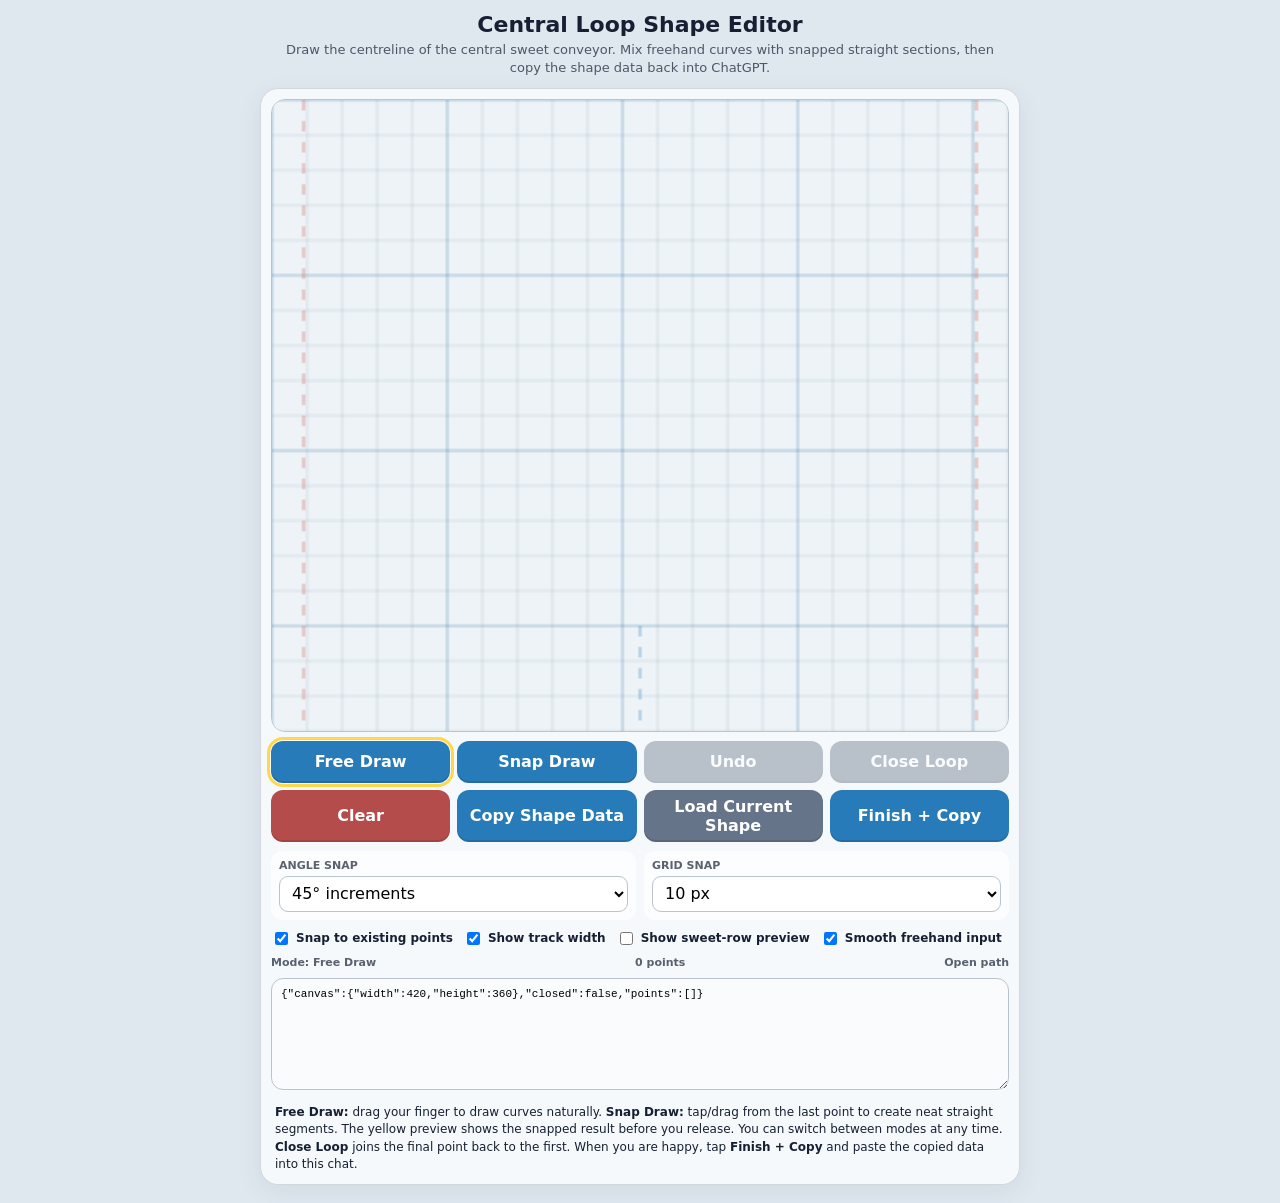
==== sweet-truck-jam/shape-editor.html @ 0971beb9 "Add touch-friendly central loop shape editor" ====
<!doctype html>
<html lang="en">
<head>
<meta charset="utf-8">
<meta name="viewport" content="width=device-width,initial-scale=1,viewport-fit=cover,maximum-scale=1,user-scalable=no">
<meta name="theme-color" content="#dfe8ef">
<title>Central Loop Shape Editor</title>
<style>
:root{
  font-family:ui-rounded,system-ui,-apple-system,BlinkMacSystemFont,"Segoe UI",sans-serif;
  color:#172033;background:#dfe8ef;
}
*{box-sizing:border-box}
html,body{margin:0;min-height:100%;background:#dfe8ef}
body{padding:max(12px,env(safe-area-inset-top)) 12px max(18px,env(safe-area-inset-bottom))}
.wrap{max-width:760px;margin:0 auto}
h1{font-size:22px;margin:0 0 4px;text-align:center}
.sub{font-size:13px;line-height:1.35;text-align:center;opacity:.72;margin:0 12px 12px}
.panel{background:rgba(255,255,255,.72);border:1px solid rgba(71,88,108,.2);border-radius:18px;padding:10px;box-shadow:0 7px 24px rgba(49,67,85,.08)}
.canvasWrap{position:relative;border-radius:14px;overflow:hidden;background:#edf3f7;border:1px solid #b8c5d0;touch-action:none}
canvas{display:block;width:100%;height:auto;touch-action:none}
.toolbar{display:grid;grid-template-columns:repeat(4,1fr);gap:7px;margin-top:9px}
button,select,input{font:inherit}
button{
  min-height:42px;border:0;border-radius:12px;background:#287bb9;color:#fff;
  font-weight:800;padding:7px 8px;box-shadow:inset 0 -2px 0 rgba(0,0,0,.12)
}
button.secondary{background:#657488}
button.warn{background:#b54c4c}
button.active{outline:3px solid #ffd84a;outline-offset:1px}
button:disabled{opacity:.42}
.settings{display:grid;grid-template-columns:1fr 1fr;gap:8px;margin-top:9px}
.setting{background:rgba(255,255,255,.72);border-radius:12px;padding:8px}
.setting label{display:block;font-size:11px;font-weight:800;opacity:.7;margin-bottom:4px}
.setting select{width:100%;height:36px;border-radius:9px;border:1px solid #b8c5d0;background:white;padding:0 8px}
.checks{display:flex;gap:10px;flex-wrap:wrap;margin-top:9px;font-size:12px;font-weight:700}
.checks label{display:flex;align-items:center;gap:5px}
.status{display:flex;justify-content:space-between;gap:8px;margin-top:8px;font-size:11px;font-weight:700;opacity:.7}
textarea{
  width:100%;height:112px;margin-top:9px;border:1px solid #b8c5d0;border-radius:12px;
  padding:9px;background:#f9fbfd;font:11px ui-monospace,SFMono-Regular,Menlo,monospace;resize:vertical
}
.help{font-size:12px;line-height:1.45;margin-top:10px;padding:0 4px}
.help b{font-weight:900}
@media(max-width:520px){
  .toolbar{grid-template-columns:repeat(2,1fr)}
}
</style>
</head>
<body>
<div class="wrap">
  <h1>Central Loop Shape Editor</h1>
  <p class="sub">Draw the centreline of the central sweet conveyor. Mix freehand curves with snapped straight sections, then copy the shape data back into ChatGPT.</p>

  <div class="panel">
    <div class="canvasWrap">
      <canvas id="c" width="420" height="360"></canvas>
    </div>

    <div class="toolbar">
      <button id="freeBtn" class="active">Free Draw</button>
      <button id="snapBtn">Snap Draw</button>
      <button id="undoBtn" class="secondary">Undo</button>
      <button id="closeBtn" class="secondary">Close Loop</button>
      <button id="clearBtn" class="warn">Clear</button>
      <button id="copyBtn">Copy Shape Data</button>
      <button id="currentBtn" class="secondary">Load Current Shape</button>
      <button id="finishBtn">Finish + Copy</button>
    </div>

    <div class="settings">
      <div class="setting">
        <label for="angleSnap">ANGLE SNAP</label>
        <select id="angleSnap">
          <option value="90">90° only</option>
          <option value="45" selected>45° increments</option>
          <option value="0">No angle snap</option>
        </select>
      </div>
      <div class="setting">
        <label for="gridSnap">GRID SNAP</label>
        <select id="gridSnap">
          <option value="0">Off</option>
          <option value="5">5 px</option>
          <option value="10" selected>10 px</option>
          <option value="20">20 px</option>
        </select>
      </div>
    </div>

    <div class="checks">
      <label><input type="checkbox" id="pointSnap" checked> Snap to existing points</label>
      <label><input type="checkbox" id="trackPreview" checked> Show track width</label>
      <label><input type="checkbox" id="sweetPreview"> Show sweet-row preview</label>
      <label><input type="checkbox" id="smoothFree" checked> Smooth freehand input</label>
    </div>

    <div class="status">
      <span id="modeStatus">Mode: Free Draw</span>
      <span id="pointCount">0 points</span>
      <span id="closedStatus">Open path</span>
    </div>

    <textarea id="out" readonly placeholder="Your exported shape data will appear here."></textarea>

    <div class="help">
      <b>Free Draw:</b> drag your finger to draw curves naturally. <b>Snap Draw:</b> tap/drag from the last point to create neat straight segments. The yellow preview shows the snapped result before you release. You can switch between modes at any time. <b>Close Loop</b> joins the final point back to the first. When you are happy, tap <b>Finish + Copy</b> and paste the copied data into this chat.
    </div>
  </div>
</div>

<script>
(() => {
  const W=420,H=360;
  const canvas=document.getElementById('c'),ctx=canvas.getContext('2d');
  const freeBtn=document.getElementById('freeBtn'),snapBtn=document.getElementById('snapBtn');
  const undoBtn=document.getElementById('undoBtn'),closeBtn=document.getElementById('closeBtn'),clearBtn=document.getElementById('clearBtn');
  const copyBtn=document.getElementById('copyBtn'),finishBtn=document.getElementById('finishBtn'),currentBtn=document.getElementById('currentBtn');
  const angleSnap=document.getElementById('angleSnap'),gridSnap=document.getElementById('gridSnap'),pointSnap=document.getElementById('pointSnap');
  const trackPreview=document.getElementById('trackPreview'),sweetPreview=document.getElementById('sweetPreview'),smoothFree=document.getElementById('smoothFree');
  const modeStatus=document.getElementById('modeStatus'),pointCount=document.getElementById('pointCount'),closedStatus=document.getElementById('closedStatus'),out=document.getElementById('out');

  let mode='free',points=[],closed=false,drawing=false,preview=null,lastRaw=null;
  let history=[];
  const SNAP_DISTANCE=14, MIN_FREE_DIST=3.4;

  const currentShape=[
    [315,204],[315,220],[315,238],[313,250],[305,278],[282,297],[255,305],
    [145,305],[127,305],[112,290],[112,272],[112,160],[112,132],[138,108],
    [170,100],[212,100],[230,100],[241,110],[245,126],[247,165],[247,179],
    [254,185],[268,187],[298,187],[307,187],[313,194]
  ];

  function saveHistory(){
    history.push({points:points.map(p=>({...p})),closed});
    if(history.length>80)history.shift();
  }
  function restore(h){
    points=h.points.map(p=>({...p}));closed=h.closed;preview=null;drawing=false;render();exportData();
  }
  function eventPoint(e){
    const r=canvas.getBoundingClientRect();
    return{x:(e.clientX-r.left)*W/r.width,y:(e.clientY-r.top)*H/r.height};
  }
  function clamp(v,a,b){return Math.max(a,Math.min(b,v))}
  function dist(a,b){return Math.hypot(a.x-b.x,a.y-b.y)}
  function lerp(a,b,t){return a+(b-a)*t}

  function applyGrid(p){
    const g=+gridSnap.value;
    if(!g)return p;
    return{x:Math.round(p.x/g)*g,y:Math.round(p.y/g)*g};
  }
  function snapPoint(raw,from){
    let p={x:raw.x,y:raw.y};

    if(from){
      const step=+angleSnap.value;
      if(step){
        const dx=p.x-from.x,dy=p.y-from.y,len=Math.hypot(dx,dy);
        if(len>0){
          const a=Math.atan2(dy,dx),unit=step*Math.PI/180;
          const sa=Math.round(a/unit)*unit;
          p={x:from.x+Math.cos(sa)*len,y:from.y+Math.sin(sa)*len};
        }
      }
    }

    p=applyGrid(p);

    if(pointSnap.checked&&points.length){
      let best=null,bestD=SNAP_DISTANCE;
      for(const q of points){
        const d=dist(p,q);
        if(d<bestD){best=q;bestD=d}
      }
      if(best)p={x:best.x,y:best.y};
    }

    return{x:clamp(p.x,0,W),y:clamp(p.y,0,H)};
  }

  function begin(e){
    e.preventDefault();
    try{canvas.setPointerCapture(e.pointerId)}catch(_){}
    const p=eventPoint(e);
    if(mode==='free'){
      saveHistory();
      drawing=true;
      if(closed){closed=false}
      if(!points.length){
        points.push(p);lastRaw=p;
      }else{
        const last=points[points.length-1];
        if(dist(last,p)>20)points.push(p);
        lastRaw=p;
      }
    }else{
      drawing=true;
      const from=points[points.length-1]||null;
      preview=snapPoint(p,from);
      if(!points.length){
        saveHistory();
        points.push(preview);
        preview=null;
        drawing=false;
      }
    }
    render();
  }

  function move(e){
    if(!drawing)return;
    e.preventDefault();
    const raw=eventPoint(e);
    if(mode==='free'){
      let p=raw;
      if(smoothFree.checked&&lastRaw){
        p={x:lerp(lastRaw.x,raw.x,.48),y:lerp(lastRaw.y,raw.y,.48)};
      }
      lastRaw=p;
      const last=points[points.length-1];
      if(!last||dist(last,p)>=MIN_FREE_DIST)points.push(p);
    }else{
      preview=snapPoint(raw,points[points.length-1]);
    }
    render();
  }

  function end(e){
    if(!drawing)return;
    e.preventDefault();
    if(mode==='snap'&&preview){
      const last=points[points.length-1];
      if(!last||dist(last,preview)>1){
        saveHistory();
        points.push(preview);
      }
      preview=null;
    }
    drawing=false;lastRaw=null;
    render();exportData();
  }

  function setMode(m){
    mode=m;drawing=false;preview=null;
    freeBtn.classList.toggle('active',m==='free');
    snapBtn.classList.toggle('active',m==='snap');
    modeStatus.textContent='Mode: '+(m==='free'?'Free Draw':'Snap Draw');
    render();
  }

  function closeLoop(){
    if(points.length<3)return;
    saveHistory();closed=true;preview=null;render();exportData();
  }
  function clearAll(){
    saveHistory();points=[];closed=false;preview=null;render();exportData();
  }
  function undo(){
    if(!history.length)return;
    const h=history.pop();restore(h);
  }
  function loadCurrent(){
    saveHistory();
    points=currentShape.map(([x,y])=>({x,y}));
    closed=true;preview=null;render();exportData();
  }

  function pathLength(){
    if(points.length<2)return 0;
    let d=0;
    for(let i=1;i<points.length;i++)d+=dist(points[i-1],points[i]);
    if(closed)d+=dist(points[points.length-1],points[0]);
    return d;
  }

  function resampledSamples(step=22){
    if(points.length<2)return [];
    const src=points.map(p=>({...p}));
    if(closed)src.push({...src[0]});
    const cum=[0];
    for(let i=1;i<src.length;i++)cum.push(cum[i-1]+dist(src[i-1],src[i]));
    const total=cum[cum.length-1],out=[];
    let cursor=1;
    for(let d=0;d<=total;d+=step){
      while(cursor<cum.length-1&&cum[cursor]<d)cursor++;
      const a=src[cursor-1],b=src[cursor],span=Math.max(.001,cum[cursor]-cum[cursor-1]);
      const u=(d-cum[cursor-1])/span;
      out.push({x:lerp(a.x,b.x,u),y:lerp(a.y,b.y,u)});
    }
    return out;
  }

  function drawGrid(){
    ctx.fillStyle='#edf3f7';ctx.fillRect(0,0,W,H);
    ctx.strokeStyle='rgba(83,110,132,.13)';ctx.lineWidth=1;
    for(let x=0;x<=W;x+=20){ctx.beginPath();ctx.moveTo(x,0);ctx.lineTo(x,H);ctx.stroke()}
    for(let y=0;y<=H;y+=20){ctx.beginPath();ctx.moveTo(0,y);ctx.lineTo(W,y);ctx.stroke()}
    ctx.strokeStyle='rgba(40,123,185,.18)';ctx.lineWidth=1.4;
    for(let x=0;x<=W;x+=100){ctx.beginPath();ctx.moveTo(x,0);ctx.lineTo(x,H);ctx.stroke()}
    for(let y=0;y<=H;y+=100){ctx.beginPath();ctx.moveTo(0,y);ctx.lineTo(W,y);ctx.stroke()}

    // feeder/loading alignment guides
    ctx.setLineDash([6,6]);ctx.lineWidth=1.5;
    ctx.strokeStyle='rgba(219,83,74,.35)';
    ctx.beginPath();ctx.moveTo(18,0);ctx.lineTo(18,H);ctx.stroke();
    ctx.beginPath();ctx.moveTo(402,0);ctx.lineTo(402,H);ctx.stroke();
    ctx.strokeStyle='rgba(40,123,185,.35)';
    ctx.beginPath();ctx.moveTo(210,300);ctx.lineTo(210,360);ctx.stroke();
    ctx.setLineDash([]);
  }

  function drawTrack(){
    if(points.length<2)return;
    ctx.save();ctx.lineJoin='round';ctx.lineCap='round';
    ctx.beginPath();ctx.moveTo(points[0].x,points[0].y);
    for(let i=1;i<points.length;i++)ctx.lineTo(points[i].x,points[i].y);
    if(closed)ctx.closePath();
    if(trackPreview.checked){
      ctx.strokeStyle='#aebbc4';ctx.lineWidth=72;ctx.stroke();
      ctx.strokeStyle='#f7fafc';ctx.lineWidth=66;ctx.stroke();
      ctx.strokeStyle='#d6e0e6';ctx.lineWidth=60;ctx.stroke();
    }
    ctx.strokeStyle='#39b54a';ctx.lineWidth=4;ctx.stroke();
    ctx.restore();

    if(sweetPreview.checked){
      const smp=resampledSamples(28);
      if(smp.length>1){
        for(let i=0;i<smp.length;i++){
          const p=smp[i],q=smp[(i+1)%smp.length];
          let tx=q.x-p.x,ty=q.y-p.y,l=Math.hypot(tx,ty)||1;tx/=l;ty/=l;
          const nx=-ty,ny=tx;
          for(let c=0;c<4;c++){
            const off=(c-1.5)*13.2;
            ctx.beginPath();ctx.arc(p.x+nx*off,p.y+ny*off,6.6,0,Math.PI*2);
            ctx.fillStyle='rgba(139,79,208,.82)';ctx.fill();
          }
        }
      }
    }

    // control points
    ctx.fillStyle='#fff';ctx.strokeStyle='#2071a9';ctx.lineWidth=2;
    for(let i=0;i<points.length;i++){
      const p=points[i];
      ctx.beginPath();ctx.arc(p.x,p.y,i===0?5:3.5,0,Math.PI*2);ctx.fill();ctx.stroke();
    }
    if(preview&&points.length){
      const a=points[points.length-1];
      ctx.save();ctx.setLineDash([8,5]);ctx.strokeStyle='#ffb000';ctx.lineWidth=3;
      ctx.beginPath();ctx.moveTo(a.x,a.y);ctx.lineTo(preview.x,preview.y);ctx.stroke();ctx.restore();
      ctx.beginPath();ctx.arc(preview.x,preview.y,5,0,Math.PI*2);ctx.fillStyle='#ffb000';ctx.fill();
    }
  }

  function render(){
    drawGrid();drawTrack();
    pointCount.textContent=points.length+' point'+(points.length===1?'':'s');
    closedStatus.textContent=closed?'Closed loop':'Open path';
    undoBtn.disabled=!history.length;
    closeBtn.disabled=points.length<3||closed;
  }

  function exportData(){
    const payload={
      canvas:{width:W,height:H},
      closed,
      points:points.map(p=>[+p.x.toFixed(1),+p.y.toFixed(1)])
    };
    out.value=JSON.stringify(payload);
    localStorage.setItem('sweet-loop-editor',out.value);
    return out.value;
  }

  async function copyData(){
    const data=exportData();
    try{
      await navigator.clipboard.writeText(data);
      copyBtn.textContent='Copied ✓';
      setTimeout(()=>copyBtn.textContent='Copy Shape Data',1200);
    }catch(_){
      out.focus();out.select();
      document.execCommand('copy');
    }
  }

  freeBtn.onclick=()=>setMode('free');
  snapBtn.onclick=()=>setMode('snap');
  undoBtn.onclick=undo;
  clearBtn.onclick=clearAll;
  closeBtn.onclick=closeLoop;
  currentBtn.onclick=loadCurrent;
  copyBtn.onclick=copyData;
  finishBtn.onclick=async()=>{if(!closed&&points.length>=3)closeLoop();await copyData();finishBtn.textContent='Copied — paste into ChatGPT';setTimeout(()=>finishBtn.textContent='Finish + Copy',1800)};

  [angleSnap,gridSnap,pointSnap,trackPreview,sweetPreview,smoothFree].forEach(el=>el.addEventListener('change',render));
  canvas.addEventListener('pointerdown',begin,{passive:false});
  canvas.addEventListener('pointermove',move,{passive:false});
  canvas.addEventListener('pointerup',end,{passive:false});
  canvas.addEventListener('pointercancel',end,{passive:false});

  const saved=localStorage.getItem('sweet-loop-editor');
  if(saved){
    try{
      const v=JSON.parse(saved);
      if(Array.isArray(v.points)&&v.points.length){
        points=v.points.map(([x,y])=>({x,y}));closed=!!v.closed;
      }
    }catch(_){}
  }
  render();exportData();
})();
</script>
</body>
</html>
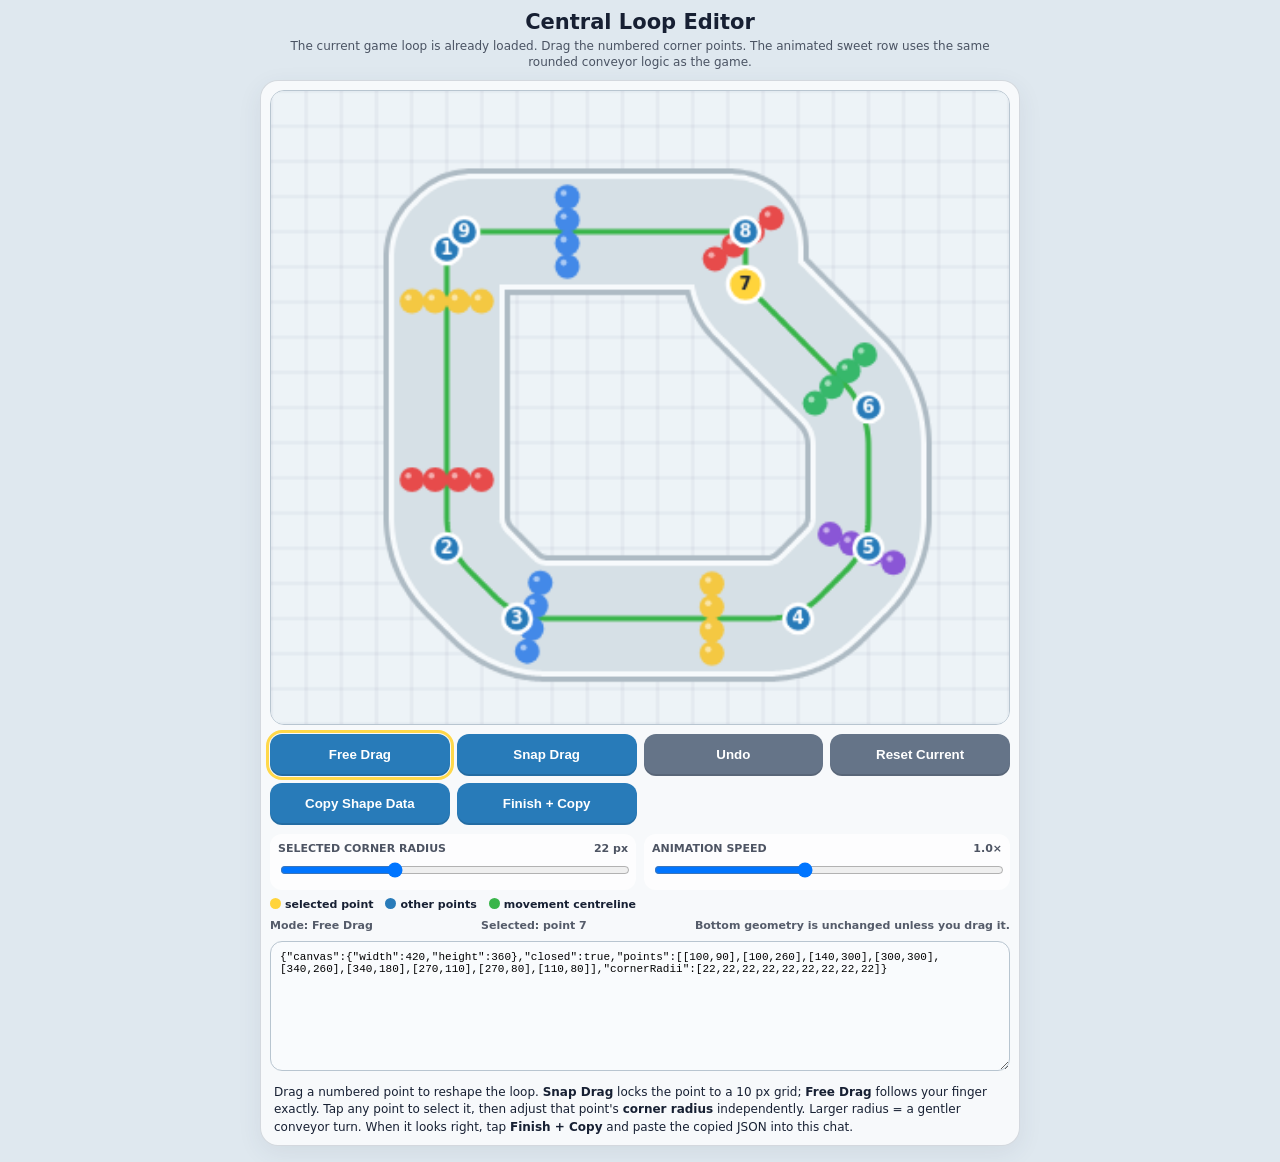
==== commit 71c0c107: "Restore loop editor with draggable current corner points" ====
--- a/sweet-truck-jam/shape-editor.html
+++ b/sweet-truck-jam/shape-editor.html
@@ -4,107 +4,77 @@
 <meta charset="utf-8">
 <meta name="viewport" content="width=device-width,initial-scale=1,viewport-fit=cover,maximum-scale=1,user-scalable=no">
 <meta name="theme-color" content="#dfe8ef">
-<title>Central Loop Shape Editor</title>
+<title>Central Loop Editor</title>
 <style>
-:root{
-  font-family:ui-rounded,system-ui,-apple-system,BlinkMacSystemFont,"Segoe UI",sans-serif;
-  color:#172033;background:#dfe8ef;
-}
+:root{font-family:ui-rounded,system-ui,-apple-system,BlinkMacSystemFont,"Segoe UI",sans-serif;color:#172033;background:#dfe8ef}
 *{box-sizing:border-box}
 html,body{margin:0;min-height:100%;background:#dfe8ef}
-body{padding:max(12px,env(safe-area-inset-top)) 12px max(18px,env(safe-area-inset-bottom))}
-.wrap{max-width:760px;margin:0 auto}
-h1{font-size:22px;margin:0 0 4px;text-align:center}
-.sub{font-size:13px;line-height:1.35;text-align:center;opacity:.72;margin:0 12px 12px}
-.panel{background:rgba(255,255,255,.72);border:1px solid rgba(71,88,108,.2);border-radius:18px;padding:10px;box-shadow:0 7px 24px rgba(49,67,85,.08)}
+body{padding:max(10px,env(safe-area-inset-top)) 10px max(16px,env(safe-area-inset-bottom))}
+.wrap{max-width:760px;margin:auto}
+h1{font-size:21px;margin:0 0 4px;text-align:center}
+.sub{font-size:12px;line-height:1.35;text-align:center;opacity:.74;margin:0 10px 10px}
+.panel{background:rgba(255,255,255,.74);border:1px solid rgba(71,88,108,.2);border-radius:18px;padding:9px;box-shadow:0 7px 24px rgba(49,67,85,.08)}
 .canvasWrap{position:relative;border-radius:14px;overflow:hidden;background:#edf3f7;border:1px solid #b8c5d0;touch-action:none}
 canvas{display:block;width:100%;height:auto;touch-action:none}
 .toolbar{display:grid;grid-template-columns:repeat(4,1fr);gap:7px;margin-top:9px}
-button,select,input{font:inherit}
-button{
-  min-height:42px;border:0;border-radius:12px;background:#287bb9;color:#fff;
-  font-weight:800;padding:7px 8px;box-shadow:inset 0 -2px 0 rgba(0,0,0,.12)
-}
+button{min-height:42px;border:0;border-radius:12px;background:#287bb9;color:white;font-weight:850;padding:7px 8px;box-shadow:inset 0 -2px 0 rgba(0,0,0,.12)}
 button.secondary{background:#657488}
 button.warn{background:#b54c4c}
 button.active{outline:3px solid #ffd84a;outline-offset:1px}
-button:disabled{opacity:.42}
-.settings{display:grid;grid-template-columns:1fr 1fr;gap:8px;margin-top:9px}
-.setting{background:rgba(255,255,255,.72);border-radius:12px;padding:8px}
-.setting label{display:block;font-size:11px;font-weight:800;opacity:.7;margin-bottom:4px}
-.setting select{width:100%;height:36px;border-radius:9px;border:1px solid #b8c5d0;background:white;padding:0 8px}
-.checks{display:flex;gap:10px;flex-wrap:wrap;margin-top:9px;font-size:12px;font-weight:700}
-.checks label{display:flex;align-items:center;gap:5px}
-.status{display:flex;justify-content:space-between;gap:8px;margin-top:8px;font-size:11px;font-weight:700;opacity:.7}
-textarea{
-  width:100%;height:112px;margin-top:9px;border:1px solid #b8c5d0;border-radius:12px;
-  padding:9px;background:#f9fbfd;font:11px ui-monospace,SFMono-Regular,Menlo,monospace;resize:vertical
-}
-.help{font-size:12px;line-height:1.45;margin-top:10px;padding:0 4px}
-.help b{font-weight:900}
-@media(max-width:520px){
-  .toolbar{grid-template-columns:repeat(2,1fr)}
-}
+.controls{display:grid;grid-template-columns:1fr 1fr;gap:8px;margin-top:9px}
+.control{background:rgba(255,255,255,.78);border-radius:12px;padding:8px}
+.control label{display:flex;justify-content:space-between;gap:10px;font-size:11px;font-weight:850;opacity:.76;margin-bottom:5px}
+input[type=range]{width:100%}
+.status{display:flex;justify-content:space-between;gap:8px;flex-wrap:wrap;margin-top:8px;font-size:11px;font-weight:750;opacity:.72}
+textarea{width:100%;height:130px;margin-top:9px;border:1px solid #b8c5d0;border-radius:12px;padding:9px;background:#f9fbfd;font:11px ui-monospace,SFMono-Regular,Menlo,monospace;resize:vertical}
+.help{font-size:12px;line-height:1.45;margin-top:9px;padding:0 4px}
+.legend{display:flex;gap:12px;flex-wrap:wrap;margin-top:8px;font-size:11px;font-weight:800}
+.dot{display:inline-block;width:11px;height:11px;border-radius:50%;vertical-align:-1px;margin-right:4px}
+@media(max-width:540px){.toolbar{grid-template-columns:repeat(2,1fr)}.controls{grid-template-columns:1fr}}
 </style>
 </head>
 <body>
 <div class="wrap">
-  <h1>Central Loop Shape Editor</h1>
-  <p class="sub">Draw the centreline of the central sweet conveyor. Mix freehand curves with snapped straight sections, then copy the shape data back into ChatGPT.</p>
-
+  <h1>Central Loop Editor</h1>
+  <p class="sub">The current game loop is already loaded. Drag the numbered corner points. The animated sweet row uses the same rounded conveyor logic as the game.</p>
   <div class="panel">
-    <div class="canvasWrap">
-      <canvas id="c" width="420" height="360"></canvas>
-    </div>
+    <div class="canvasWrap"><canvas id="c" width="420" height="360"></canvas></div>
 
     <div class="toolbar">
-      <button id="freeBtn" class="active">Free Draw</button>
-      <button id="snapBtn">Snap Draw</button>
+      <button id="freeBtn" class="active">Free Drag</button>
+      <button id="snapBtn">Snap Drag</button>
       <button id="undoBtn" class="secondary">Undo</button>
-      <button id="closeBtn" class="secondary">Close Loop</button>
-      <button id="clearBtn" class="warn">Clear</button>
+      <button id="resetBtn" class="secondary">Reset Current</button>
       <button id="copyBtn">Copy Shape Data</button>
-      <button id="currentBtn" class="secondary">Load Current Shape</button>
       <button id="finishBtn">Finish + Copy</button>
     </div>
 
-    <div class="settings">
-      <div class="setting">
-        <label for="angleSnap">ANGLE SNAP</label>
-        <select id="angleSnap">
-          <option value="90">90° only</option>
-          <option value="45" selected>45° increments</option>
-          <option value="0">No angle snap</option>
-        </select>
+    <div class="controls">
+      <div class="control">
+        <label><span>SELECTED CORNER RADIUS</span><b id="radiusValue">22 px</b></label>
+        <input id="radius" type="range" min="4" max="60" step="1" value="22">
       </div>
-      <div class="setting">
-        <label for="gridSnap">GRID SNAP</label>
-        <select id="gridSnap">
-          <option value="0">Off</option>
-          <option value="5">5 px</option>
-          <option value="10" selected>10 px</option>
-          <option value="20">20 px</option>
-        </select>
+      <div class="control">
+        <label><span>ANIMATION SPEED</span><b id="speedValue">1.0×</b></label>
+        <input id="speed" type="range" min="0.25" max="2" step="0.05" value="1">
       </div>
     </div>
 
-    <div class="checks">
-      <label><input type="checkbox" id="pointSnap" checked> Snap to existing points</label>
-      <label><input type="checkbox" id="trackPreview" checked> Show track width</label>
-      <label><input type="checkbox" id="sweetPreview"> Show sweet-row preview</label>
-      <label><input type="checkbox" id="smoothFree" checked> Smooth freehand input</label>
+    <div class="legend">
+      <span><span class="dot" style="background:#ffd43b"></span>selected point</span>
+      <span><span class="dot" style="background:#287bb9"></span>other points</span>
+      <span><span class="dot" style="background:#39b54a"></span>movement centreline</span>
     </div>
 
     <div class="status">
-      <span id="modeStatus">Mode: Free Draw</span>
-      <span id="pointCount">0 points</span>
-      <span id="closedStatus">Open path</span>
-    </div>
-
-    <textarea id="out" readonly placeholder="Your exported shape data will appear here."></textarea>
-
+      <span id="modeStatus">Mode: Free Drag</span>
+      <span id="selectedStatus">Selected: point 7</span>
+      <span>Bottom geometry is unchanged unless you drag it.</span>
+    </div>
+
+    <textarea id="out" readonly></textarea>
     <div class="help">
-      <b>Free Draw:</b> drag your finger to draw curves naturally. <b>Snap Draw:</b> tap/drag from the last point to create neat straight segments. The yellow preview shows the snapped result before you release. You can switch between modes at any time. <b>Close Loop</b> joins the final point back to the first. When you are happy, tap <b>Finish + Copy</b> and paste the copied data into this chat.
+      Drag a numbered point to reshape the loop. <b>Snap Drag</b> locks the point to a 10 px grid; <b>Free Drag</b> follows your finger exactly. Tap any point to select it, then adjust that point's <b>corner radius</b> independently. Larger radius = a gentler conveyor turn. When it looks right, tap <b>Finish + Copy</b> and paste the copied JSON into this chat.
     </div>
   </div>
 </div>
@@ -114,303 +84,216 @@
   const W=420,H=360;
   const canvas=document.getElementById('c'),ctx=canvas.getContext('2d');
   const freeBtn=document.getElementById('freeBtn'),snapBtn=document.getElementById('snapBtn');
-  const undoBtn=document.getElementById('undoBtn'),closeBtn=document.getElementById('closeBtn'),clearBtn=document.getElementById('clearBtn');
-  const copyBtn=document.getElementById('copyBtn'),finishBtn=document.getElementById('finishBtn'),currentBtn=document.getElementById('currentBtn');
-  const angleSnap=document.getElementById('angleSnap'),gridSnap=document.getElementById('gridSnap'),pointSnap=document.getElementById('pointSnap');
-  const trackPreview=document.getElementById('trackPreview'),sweetPreview=document.getElementById('sweetPreview'),smoothFree=document.getElementById('smoothFree');
-  const modeStatus=document.getElementById('modeStatus'),pointCount=document.getElementById('pointCount'),closedStatus=document.getElementById('closedStatus'),out=document.getElementById('out');
-
-  let mode='free',points=[],closed=false,drawing=false,preview=null,lastRaw=null;
+  const undoBtn=document.getElementById('undoBtn'),resetBtn=document.getElementById('resetBtn');
+  const copyBtn=document.getElementById('copyBtn'),finishBtn=document.getElementById('finishBtn');
+  const radius=document.getElementById('radius'),radiusValue=document.getElementById('radiusValue');
+  const speed=document.getElementById('speed'),speedValue=document.getElementById('speedValue');
+  const modeStatus=document.getElementById('modeStatus'),selectedStatus=document.getElementById('selectedStatus');
+  const out=document.getElementById('out');
+
+  const basePoints=[
+    [100,90],[100,260],[140,300],[300,300],[340,260],[340,180],[270,110],[270,80],[110,80]
+  ];
+  const baseRadii=[22,22,22,22,22,22,22,22,22];
+
+  let points=basePoints.map(([x,y])=>({x,y}));
+  let radii=[...baseRadii];
+  let selected=6;
+  let mode='free';
+  let dragging=false,dragIndex=-1;
   let history=[];
-  const SNAP_DISTANCE=14, MIN_FREE_DIST=3.4;
-
-  const currentShape=[
-    [315,204],[315,220],[315,238],[313,250],[305,278],[282,297],[255,305],
-    [145,305],[127,305],[112,290],[112,272],[112,160],[112,132],[138,108],
-    [170,100],[212,100],[230,100],[241,110],[245,126],[247,165],[247,179],
-    [254,185],[268,187],[298,187],[307,187],[313,194]
-  ];
-
-  function saveHistory(){
-    history.push({points:points.map(p=>({...p})),closed});
-    if(history.length>80)history.shift();
-  }
-  function restore(h){
-    points=h.points.map(p=>({...p}));closed=h.closed;preview=null;drawing=false;render();exportData();
-  }
-  function eventPoint(e){
-    const r=canvas.getBoundingClientRect();
-    return{x:(e.clientX-r.left)*W/r.width,y:(e.clientY-r.top)*H/r.height};
-  }
+  let phase=0,lastTs=performance.now();
+
   function clamp(v,a,b){return Math.max(a,Math.min(b,v))}
+  function lerp(a,b,t){return a+(b-a)*t}
   function dist(a,b){return Math.hypot(a.x-b.x,a.y-b.y)}
-  function lerp(a,b,t){return a+(b-a)*t}
-
-  function applyGrid(p){
-    const g=+gridSnap.value;
-    if(!g)return p;
-    return{x:Math.round(p.x/g)*g,y:Math.round(p.y/g)*g};
-  }
-  function snapPoint(raw,from){
-    let p={x:raw.x,y:raw.y};
-
-    if(from){
-      const step=+angleSnap.value;
-      if(step){
-        const dx=p.x-from.x,dy=p.y-from.y,len=Math.hypot(dx,dy);
-        if(len>0){
-          const a=Math.atan2(dy,dx),unit=step*Math.PI/180;
-          const sa=Math.round(a/unit)*unit;
-          p={x:from.x+Math.cos(sa)*len,y:from.y+Math.sin(sa)*len};
-        }
-      }
-    }
-
-    p=applyGrid(p);
-
-    if(pointSnap.checked&&points.length){
-      let best=null,bestD=SNAP_DISTANCE;
-      for(const q of points){
-        const d=dist(p,q);
-        if(d<bestD){best=q;bestD=d}
-      }
-      if(best)p={x:best.x,y:best.y};
-    }
-
-    return{x:clamp(p.x,0,W),y:clamp(p.y,0,H)};
-  }
-
-  function begin(e){
-    e.preventDefault();
-    try{canvas.setPointerCapture(e.pointerId)}catch(_){}
-    const p=eventPoint(e);
-    if(mode==='free'){
-      saveHistory();
-      drawing=true;
-      if(closed){closed=false}
-      if(!points.length){
-        points.push(p);lastRaw=p;
-      }else{
-        const last=points[points.length-1];
-        if(dist(last,p)>20)points.push(p);
-        lastRaw=p;
-      }
-    }else{
-      drawing=true;
-      const from=points[points.length-1]||null;
-      preview=snapPoint(p,from);
-      if(!points.length){
-        saveHistory();
-        points.push(preview);
-        preview=null;
-        drawing=false;
-      }
-    }
-    render();
-  }
-
-  function move(e){
-    if(!drawing)return;
-    e.preventDefault();
-    const raw=eventPoint(e);
-    if(mode==='free'){
-      let p=raw;
-      if(smoothFree.checked&&lastRaw){
-        p={x:lerp(lastRaw.x,raw.x,.48),y:lerp(lastRaw.y,raw.y,.48)};
-      }
-      lastRaw=p;
-      const last=points[points.length-1];
-      if(!last||dist(last,p)>=MIN_FREE_DIST)points.push(p);
-    }else{
-      preview=snapPoint(raw,points[points.length-1]);
-    }
-    render();
-  }
-
-  function end(e){
-    if(!drawing)return;
-    e.preventDefault();
-    if(mode==='snap'&&preview){
-      const last=points[points.length-1];
-      if(!last||dist(last,preview)>1){
-        saveHistory();
-        points.push(preview);
-      }
-      preview=null;
-    }
-    drawing=false;lastRaw=null;
-    render();exportData();
+  function save(){history.push({points:points.map(p=>({...p})),radii:[...radii],selected});if(history.length>80)history.shift()}
+  function undo(){if(!history.length)return;const h=history.pop();points=h.points.map(p=>({...p}));radii=[...h.radii];selected=h.selected;syncUI();render()}
+  function reset(){save();points=basePoints.map(([x,y])=>({x,y}));radii=[...baseRadii];selected=6;syncUI();render()}
+  function evtPoint(e){const r=canvas.getBoundingClientRect();return{x:(e.clientX-r.left)*W/r.width,y:(e.clientY-r.top)*H/r.height}}
+
+  function nearestHandle(p){
+    let best=-1,bestD=20;
+    for(let i=0;i<points.length;i++){const d=dist(p,points[i]);if(d<bestD){best=i;bestD=d}}
+    return best;
   }
 
   function setMode(m){
-    mode=m;drawing=false;preview=null;
+    mode=m;
     freeBtn.classList.toggle('active',m==='free');
     snapBtn.classList.toggle('active',m==='snap');
-    modeStatus.textContent='Mode: '+(m==='free'?'Free Draw':'Snap Draw');
-    render();
-  }
-
-  function closeLoop(){
-    if(points.length<3)return;
-    saveHistory();closed=true;preview=null;render();exportData();
-  }
-  function clearAll(){
-    saveHistory();points=[];closed=false;preview=null;render();exportData();
-  }
-  function undo(){
-    if(!history.length)return;
-    const h=history.pop();restore(h);
-  }
-  function loadCurrent(){
-    saveHistory();
-    points=currentShape.map(([x,y])=>({x,y}));
-    closed=true;preview=null;render();exportData();
-  }
-
-  function pathLength(){
-    if(points.length<2)return 0;
-    let d=0;
-    for(let i=1;i<points.length;i++)d+=dist(points[i-1],points[i]);
-    if(closed)d+=dist(points[points.length-1],points[0]);
-    return d;
-  }
-
-  function resampledSamples(step=22){
-    if(points.length<2)return [];
-    const src=points.map(p=>({...p}));
-    if(closed)src.push({...src[0]});
+    modeStatus.textContent='Mode: '+(m==='free'?'Free Drag':'Snap Drag');
+  }
+
+  function buildPath(){
+    const n=points.length,corners=[];
+    function unit(a,b){const dx=b.x-a.x,dy=b.y-a.y,d=Math.hypot(dx,dy)||1;return{x:dx/d,y:dy/d,d}}
+    for(let i=0;i<n;i++){
+      const prev=points[(i-1+n)%n],curr=points[i],next=points[(i+1)%n];
+      const inc=unit(prev,curr),outg=unit(curr,next);
+      const cut=Math.min(radii[i],inc.d*.32,outg.d*.32);
+      corners.push({
+        vertex:curr,
+        enter:{x:curr.x-inc.x*cut,y:curr.y-inc.y*cut},
+        exit:{x:curr.x+outg.x*cut,y:curr.y+outg.y*cut}
+      });
+    }
+
+    const raw=[];
+    function addLine(a,b){
+      const len=dist(a,b),steps=Math.max(2,Math.ceil(len/2.2));
+      for(let i=0;i<steps;i++){const t=i/steps;raw.push({x:lerp(a.x,b.x,t),y:lerp(a.y,b.y,t)})}
+    }
+    function addCorner(a,c,b){
+      const approx=dist(a,c)+dist(c,b),steps=Math.max(12,Math.ceil(approx/1.2));
+      for(let i=0;i<steps;i++){
+        const t=i/steps,q=1-t;
+        raw.push({x:q*q*a.x+2*q*t*c.x+t*t*b.x,y:q*q*a.y+2*q*t*c.y+t*t*b.y});
+      }
+    }
+    for(let i=0;i<n;i++){
+      const cur=corners[i],next=corners[(i+1)%n];
+      addCorner(cur.enter,cur.vertex,cur.exit);
+      addLine(cur.exit,next.enter);
+    }
+    raw.push({...raw[0]});
+
     const cum=[0];
-    for(let i=1;i<src.length;i++)cum.push(cum[i-1]+dist(src[i-1],src[i]));
-    const total=cum[cum.length-1],out=[];
-    let cursor=1;
-    for(let d=0;d<=total;d+=step){
-      while(cursor<cum.length-1&&cum[cursor]<d)cursor++;
-      const a=src[cursor-1],b=src[cursor],span=Math.max(.001,cum[cursor]-cum[cursor-1]);
-      const u=(d-cum[cursor-1])/span;
-      out.push({x:lerp(a.x,b.x,u),y:lerp(a.y,b.y,u)});
-    }
-    return out;
+    for(let i=1;i<raw.length;i++)cum.push(cum[i-1]+dist(raw[i-1],raw[i]));
+    const total=cum[cum.length-1],dense=[];let cursor=1;
+    for(let i=0;i<600;i++){
+      const target=i/599*total;
+      while(cursor<cum.length-1&&cum[cursor]<target)cursor++;
+      const a=raw[cursor-1],b=raw[cursor],span=Math.max(.001,cum[cursor]-cum[cursor-1]);
+      const u=(target-cum[cursor-1])/span;
+      dense.push({x:lerp(a.x,b.x,u),y:lerp(a.y,b.y,u)});
+    }
+    return dense;
+  }
+
+  function samplePath(path,u){
+    const f=((u%1)+1)%1*(path.length-1);
+    const i0=Math.floor(f),i1=(i0+1)%path.length,t=f-i0;
+    const p0=path[i0],p1=path[i1];
+    const im=(i0-3+path.length)%path.length,ip=(i1+3)%path.length;
+    const pa=path[im],pb=path[ip];
+    let tx=pb.x-pa.x,ty=pb.y-pa.y,l=Math.hypot(tx,ty)||1;tx/=l;ty/=l;
+    return{x:lerp(p0.x,p1.x,t),y:lerp(p0.y,p1.y,t),tx,ty,nx:-ty,ny:tx};
   }
 
   function drawGrid(){
     ctx.fillStyle='#edf3f7';ctx.fillRect(0,0,W,H);
-    ctx.strokeStyle='rgba(83,110,132,.13)';ctx.lineWidth=1;
+    ctx.strokeStyle='rgba(83,110,132,.12)';ctx.lineWidth=1;
     for(let x=0;x<=W;x+=20){ctx.beginPath();ctx.moveTo(x,0);ctx.lineTo(x,H);ctx.stroke()}
     for(let y=0;y<=H;y+=20){ctx.beginPath();ctx.moveTo(0,y);ctx.lineTo(W,y);ctx.stroke()}
-    ctx.strokeStyle='rgba(40,123,185,.18)';ctx.lineWidth=1.4;
-    for(let x=0;x<=W;x+=100){ctx.beginPath();ctx.moveTo(x,0);ctx.lineTo(x,H);ctx.stroke()}
-    for(let y=0;y<=H;y+=100){ctx.beginPath();ctx.moveTo(0,y);ctx.lineTo(W,y);ctx.stroke()}
-
-    // feeder/loading alignment guides
-    ctx.setLineDash([6,6]);ctx.lineWidth=1.5;
-    ctx.strokeStyle='rgba(219,83,74,.35)';
-    ctx.beginPath();ctx.moveTo(18,0);ctx.lineTo(18,H);ctx.stroke();
-    ctx.beginPath();ctx.moveTo(402,0);ctx.lineTo(402,H);ctx.stroke();
-    ctx.strokeStyle='rgba(40,123,185,.35)';
-    ctx.beginPath();ctx.moveTo(210,300);ctx.lineTo(210,360);ctx.stroke();
-    ctx.setLineDash([]);
-  }
-
-  function drawTrack(){
-    if(points.length<2)return;
+  }
+
+  function drawTrack(path){
     ctx.save();ctx.lineJoin='round';ctx.lineCap='round';
-    ctx.beginPath();ctx.moveTo(points[0].x,points[0].y);
-    for(let i=1;i<points.length;i++)ctx.lineTo(points[i].x,points[i].y);
-    if(closed)ctx.closePath();
-    if(trackPreview.checked){
-      ctx.strokeStyle='#aebbc4';ctx.lineWidth=72;ctx.stroke();
-      ctx.strokeStyle='#f7fafc';ctx.lineWidth=66;ctx.stroke();
-      ctx.strokeStyle='#d6e0e6';ctx.lineWidth=60;ctx.stroke();
-    }
-    ctx.strokeStyle='#39b54a';ctx.lineWidth=4;ctx.stroke();
+    for(const st of [{w:72,c:'#aebbc4'},{w:66,c:'#f7fafc'},{w:60,c:'#d6e0e6'}]){
+      ctx.beginPath();path.forEach((p,i)=>i?ctx.lineTo(p.x,p.y):ctx.moveTo(p.x,p.y));ctx.closePath();
+      ctx.strokeStyle=st.c;ctx.lineWidth=st.w;ctx.stroke();
+    }
+    ctx.beginPath();path.forEach((p,i)=>i?ctx.lineTo(p.x,p.y):ctx.moveTo(p.x,p.y));ctx.closePath();
+    ctx.strokeStyle='#39b54a';ctx.lineWidth=3;ctx.stroke();
     ctx.restore();
-
-    if(sweetPreview.checked){
-      const smp=resampledSamples(28);
-      if(smp.length>1){
-        for(let i=0;i<smp.length;i++){
-          const p=smp[i],q=smp[(i+1)%smp.length];
-          let tx=q.x-p.x,ty=q.y-p.y,l=Math.hypot(tx,ty)||1;tx/=l;ty/=l;
-          const nx=-ty,ny=tx;
-          for(let c=0;c<4;c++){
-            const off=(c-1.5)*13.2;
-            ctx.beginPath();ctx.arc(p.x+nx*off,p.y+ny*off,6.6,0,Math.PI*2);
-            ctx.fillStyle='rgba(139,79,208,.82)';ctx.fill();
-          }
-        }
+  }
+
+  function drawAnimatedRows(path){
+    const colors=['#e74b4b','#4389e8','#f4c842','#8a56d6','#37b86b'];
+    for(let r=0;r<8;r++){
+      const p=samplePath(path,phase+r/8);
+      for(let c=0;c<4;c++){
+        const off=(c-1.5)*13.2;
+        const x=p.x+p.nx*off,y=p.y+p.ny*off;
+        ctx.beginPath();ctx.arc(x,y,7,0,Math.PI*2);ctx.fillStyle=colors[r%colors.length];ctx.fill();
+        ctx.beginPath();ctx.arc(x-2.1,y-2.2,1.8,0,Math.PI*2);ctx.fillStyle='rgba(255,255,255,.55)';ctx.fill();
       }
     }
-
-    // control points
-    ctx.fillStyle='#fff';ctx.strokeStyle='#2071a9';ctx.lineWidth=2;
+  }
+
+  function drawHandles(){
     for(let i=0;i<points.length;i++){
-      const p=points[i];
-      ctx.beginPath();ctx.arc(p.x,p.y,i===0?5:3.5,0,Math.PI*2);ctx.fill();ctx.stroke();
-    }
-    if(preview&&points.length){
-      const a=points[points.length-1];
-      ctx.save();ctx.setLineDash([8,5]);ctx.strokeStyle='#ffb000';ctx.lineWidth=3;
-      ctx.beginPath();ctx.moveTo(a.x,a.y);ctx.lineTo(preview.x,preview.y);ctx.stroke();ctx.restore();
-      ctx.beginPath();ctx.arc(preview.x,preview.y,5,0,Math.PI*2);ctx.fillStyle='#ffb000';ctx.fill();
+      const p=points[i],sel=i===selected;
+      ctx.beginPath();ctx.arc(p.x,p.y,sel?10:8,0,Math.PI*2);
+      ctx.fillStyle=sel?'#ffd43b':'#287bb9';ctx.fill();
+      ctx.lineWidth=2.5;ctx.strokeStyle='#fff';ctx.stroke();
+      ctx.fillStyle=sel?'#172033':'#fff';ctx.font='800 10px system-ui';ctx.textAlign='center';ctx.textBaseline='middle';ctx.fillText(String(i+1),p.x,p.y+.5);
     }
   }
 
   function render(){
-    drawGrid();drawTrack();
-    pointCount.textContent=points.length+' point'+(points.length===1?'':'s');
-    closedStatus.textContent=closed?'Closed loop':'Open path';
-    undoBtn.disabled=!history.length;
-    closeBtn.disabled=points.length<3||closed;
+    const path=buildPath();
+    drawGrid();drawTrack(path);drawAnimatedRows(path);drawHandles();
+    exportData();
   }
 
   function exportData(){
     const payload={
-      canvas:{width:W,height:H},
-      closed,
-      points:points.map(p=>[+p.x.toFixed(1),+p.y.toFixed(1)])
+      canvas:{width:420,height:360},
+      closed:true,
+      points:points.map(p=>[+p.x.toFixed(1),+p.y.toFixed(1)]),
+      cornerRadii:radii.map(v=>+v.toFixed(1))
     };
     out.value=JSON.stringify(payload);
-    localStorage.setItem('sweet-loop-editor',out.value);
+    localStorage.setItem('sweet-loop-editor-v2',out.value);
     return out.value;
   }
 
-  async function copyData(){
-    const data=exportData();
-    try{
-      await navigator.clipboard.writeText(data);
-      copyBtn.textContent='Copied ✓';
-      setTimeout(()=>copyBtn.textContent='Copy Shape Data',1200);
-    }catch(_){
-      out.focus();out.select();
-      document.execCommand('copy');
-    }
-  }
-
-  freeBtn.onclick=()=>setMode('free');
-  snapBtn.onclick=()=>setMode('snap');
-  undoBtn.onclick=undo;
-  clearBtn.onclick=clearAll;
-  closeBtn.onclick=closeLoop;
-  currentBtn.onclick=loadCurrent;
-  copyBtn.onclick=copyData;
-  finishBtn.onclick=async()=>{if(!closed&&points.length>=3)closeLoop();await copyData();finishBtn.textContent='Copied — paste into ChatGPT';setTimeout(()=>finishBtn.textContent='Finish + Copy',1800)};
-
-  [angleSnap,gridSnap,pointSnap,trackPreview,sweetPreview,smoothFree].forEach(el=>el.addEventListener('change',render));
-  canvas.addEventListener('pointerdown',begin,{passive:false});
-  canvas.addEventListener('pointermove',move,{passive:false});
+  function syncUI(){
+    radius.value=radii[selected];
+    radiusValue.textContent=Math.round(radii[selected])+' px';
+    selectedStatus.textContent='Selected: point '+(selected+1);
+    speedValue.textContent=(+speed.value).toFixed(2).replace(/0$/,'')+'×';
+  }
+
+  canvas.addEventListener('pointerdown',e=>{
+    e.preventDefault();const p=evtPoint(e),idx=nearestHandle(p);if(idx<0)return;
+    save();selected=idx;dragIndex=idx;dragging=true;try{canvas.setPointerCapture(e.pointerId)}catch(_){}
+    syncUI();render();
+  },{passive:false});
+
+  canvas.addEventListener('pointermove',e=>{
+    if(!dragging)return;e.preventDefault();let p=evtPoint(e);
+    if(mode==='snap'){p.x=Math.round(p.x/10)*10;p.y=Math.round(p.y/10)*10}
+    points[dragIndex]={x:clamp(p.x,12,W-12),y:clamp(p.y,12,H-12)};
+    render();
+  },{passive:false});
+
+  const end=e=>{if(!dragging)return;e.preventDefault();dragging=false;dragIndex=-1;render()};
   canvas.addEventListener('pointerup',end,{passive:false});
   canvas.addEventListener('pointercancel',end,{passive:false});
 
-  const saved=localStorage.getItem('sweet-loop-editor');
+  radius.addEventListener('input',()=>{radii[selected]=+radius.value;radiusValue.textContent=radius.value+' px';render()});
+  radius.addEventListener('pointerdown',save);
+  speed.addEventListener('input',()=>{syncUI()});
+  freeBtn.onclick=()=>setMode('free');snapBtn.onclick=()=>setMode('snap');undoBtn.onclick=undo;resetBtn.onclick=reset;
+
+  async function copy(){
+    const data=exportData();
+    try{await navigator.clipboard.writeText(data);copyBtn.textContent='Copied ✓';setTimeout(()=>copyBtn.textContent='Copy Shape Data',1200)}
+    catch(_){out.focus();out.select();document.execCommand('copy')}
+  }
+  copyBtn.onclick=copy;
+  finishBtn.onclick=async()=>{await copy();finishBtn.textContent='Copied — paste into ChatGPT';setTimeout(()=>finishBtn.textContent='Finish + Copy',1700)};
+
+  const saved=localStorage.getItem('sweet-loop-editor-v2');
   if(saved){
     try{
       const v=JSON.parse(saved);
-      if(Array.isArray(v.points)&&v.points.length){
-        points=v.points.map(([x,y])=>({x,y}));closed=!!v.closed;
-      }
+      if(Array.isArray(v.points)&&v.points.length===9)points=v.points.map(([x,y])=>({x,y}));
+      if(Array.isArray(v.cornerRadii)&&v.cornerRadii.length===9)radii=v.cornerRadii.map(Number);
     }catch(_){}
   }
-  render();exportData();
+
+  syncUI();setMode('free');render();
+
+  function tick(ts){
+    const dt=Math.min(.04,(ts-lastTs)/1000);lastTs=ts;
+    phase=(phase+dt*.11*(+speed.value))%1;
+    render();requestAnimationFrame(tick);
+  }
+  requestAnimationFrame(tick);
 })();
 </script>
 </body>
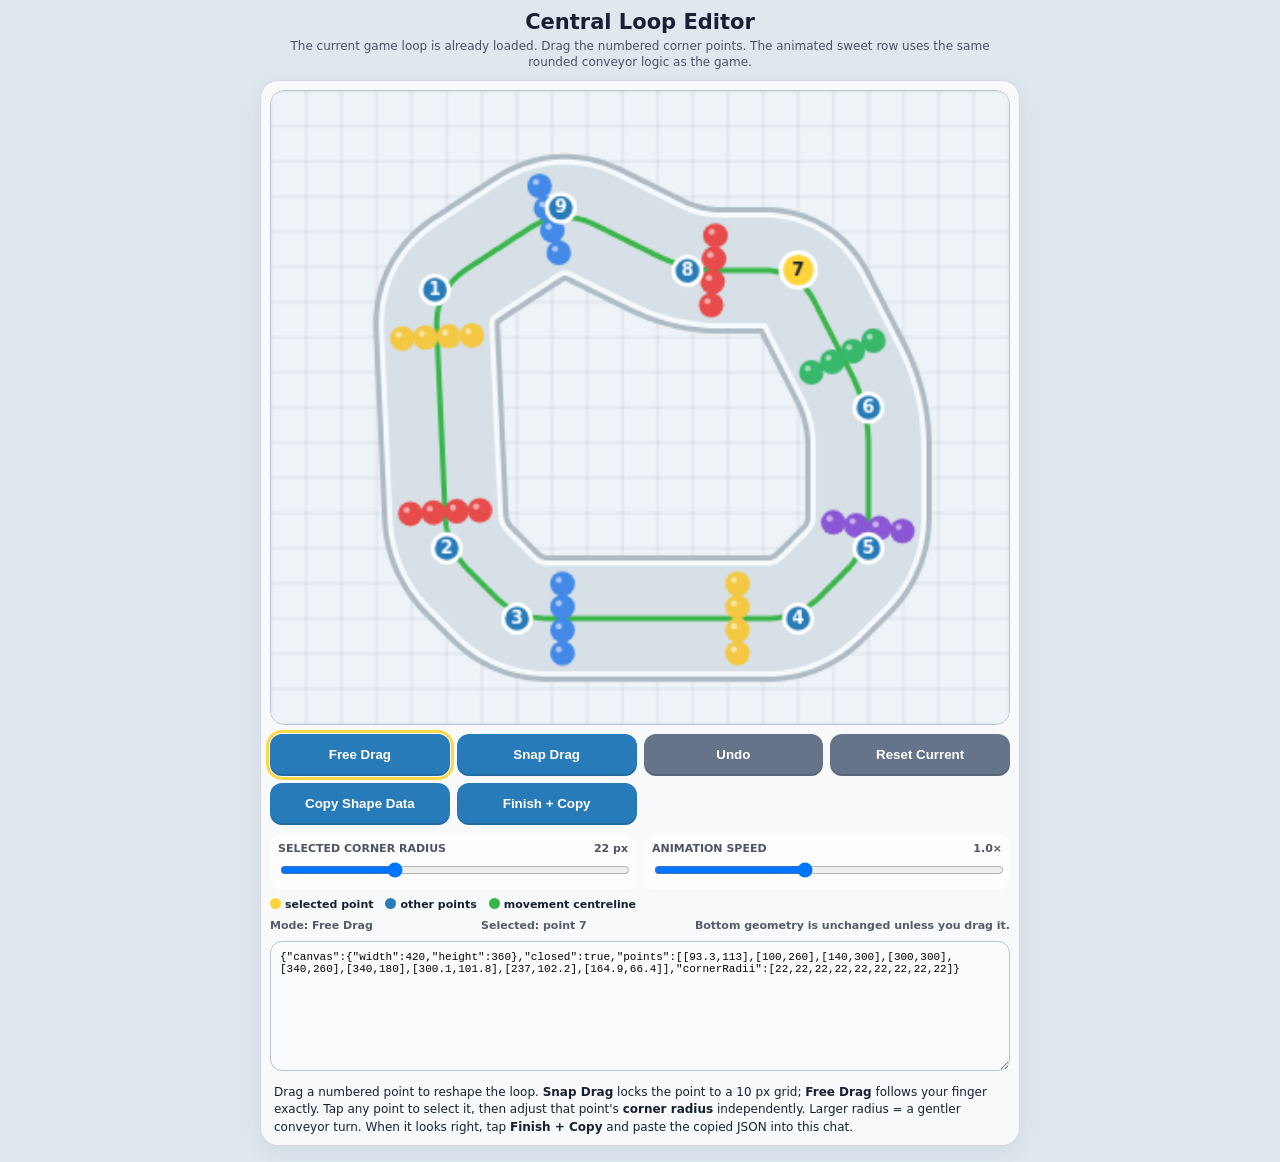
==== commit 88e5af92: "Update loop editor to refined current shape" ====
--- a/sweet-truck-jam/shape-editor.html
+++ b/sweet-truck-jam/shape-editor.html
@@ -92,7 +92,7 @@
   const out=document.getElementById('out');
 
   const basePoints=[
-    [100,90],[100,260],[140,300],[300,300],[340,260],[340,180],[270,110],[270,80],[110,80]
+    [93.3,113],[100,260],[140,300],[300,300],[340,260],[340,180],[300.1,101.8],[237,102.2],[164.9,66.4]
   ];
   const baseRadii=[22,22,22,22,22,22,22,22,22];
 
@@ -236,7 +236,7 @@
       cornerRadii:radii.map(v=>+v.toFixed(1))
     };
     out.value=JSON.stringify(payload);
-    localStorage.setItem('sweet-loop-editor-v2',out.value);
+    localStorage.setItem('sweet-loop-editor-v3',out.value);
     return out.value;
   }
 
@@ -277,7 +277,7 @@
   copyBtn.onclick=copy;
   finishBtn.onclick=async()=>{await copy();finishBtn.textContent='Copied — paste into ChatGPT';setTimeout(()=>finishBtn.textContent='Finish + Copy',1700)};
 
-  const saved=localStorage.getItem('sweet-loop-editor-v2');
+  const saved=localStorage.getItem('sweet-loop-editor-v3');
   if(saved){
     try{
       const v=JSON.parse(saved);
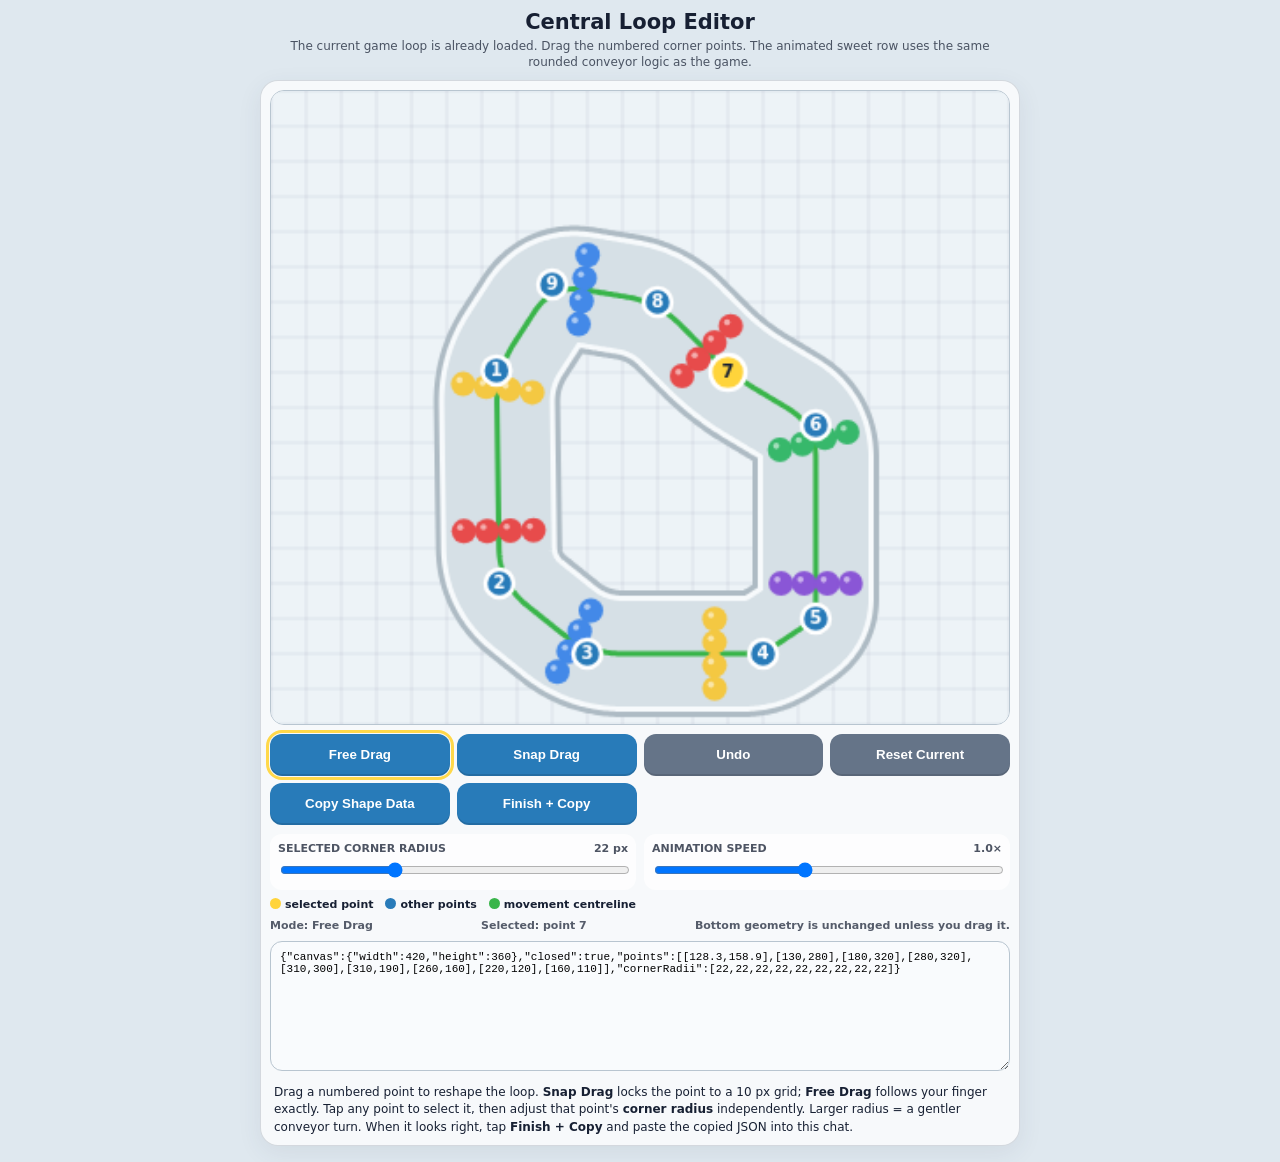
==== commit 5a85012d: "Update loop editor to latest refined shape" ====
--- a/sweet-truck-jam/shape-editor.html
+++ b/sweet-truck-jam/shape-editor.html
@@ -92,7 +92,7 @@
   const out=document.getElementById('out');
 
   const basePoints=[
-    [93.3,113],[100,260],[140,300],[300,300],[340,260],[340,180],[300.1,101.8],[237,102.2],[164.9,66.4]
+    [128.3,158.9],[130,280],[180,320],[280,320],[310,300],[310,190],[260,160],[220,120],[160,110]
   ];
   const baseRadii=[22,22,22,22,22,22,22,22,22];
 
@@ -236,7 +236,7 @@
       cornerRadii:radii.map(v=>+v.toFixed(1))
     };
     out.value=JSON.stringify(payload);
-    localStorage.setItem('sweet-loop-editor-v3',out.value);
+    localStorage.setItem('sweet-loop-editor-v4',out.value);
     return out.value;
   }
 
@@ -277,7 +277,7 @@
   copyBtn.onclick=copy;
   finishBtn.onclick=async()=>{await copy();finishBtn.textContent='Copied — paste into ChatGPT';setTimeout(()=>finishBtn.textContent='Finish + Copy',1700)};
 
-  const saved=localStorage.getItem('sweet-loop-editor-v3');
+  const saved=localStorage.getItem('sweet-loop-editor-v4');
   if(saved){
     try{
       const v=JSON.parse(saved);
